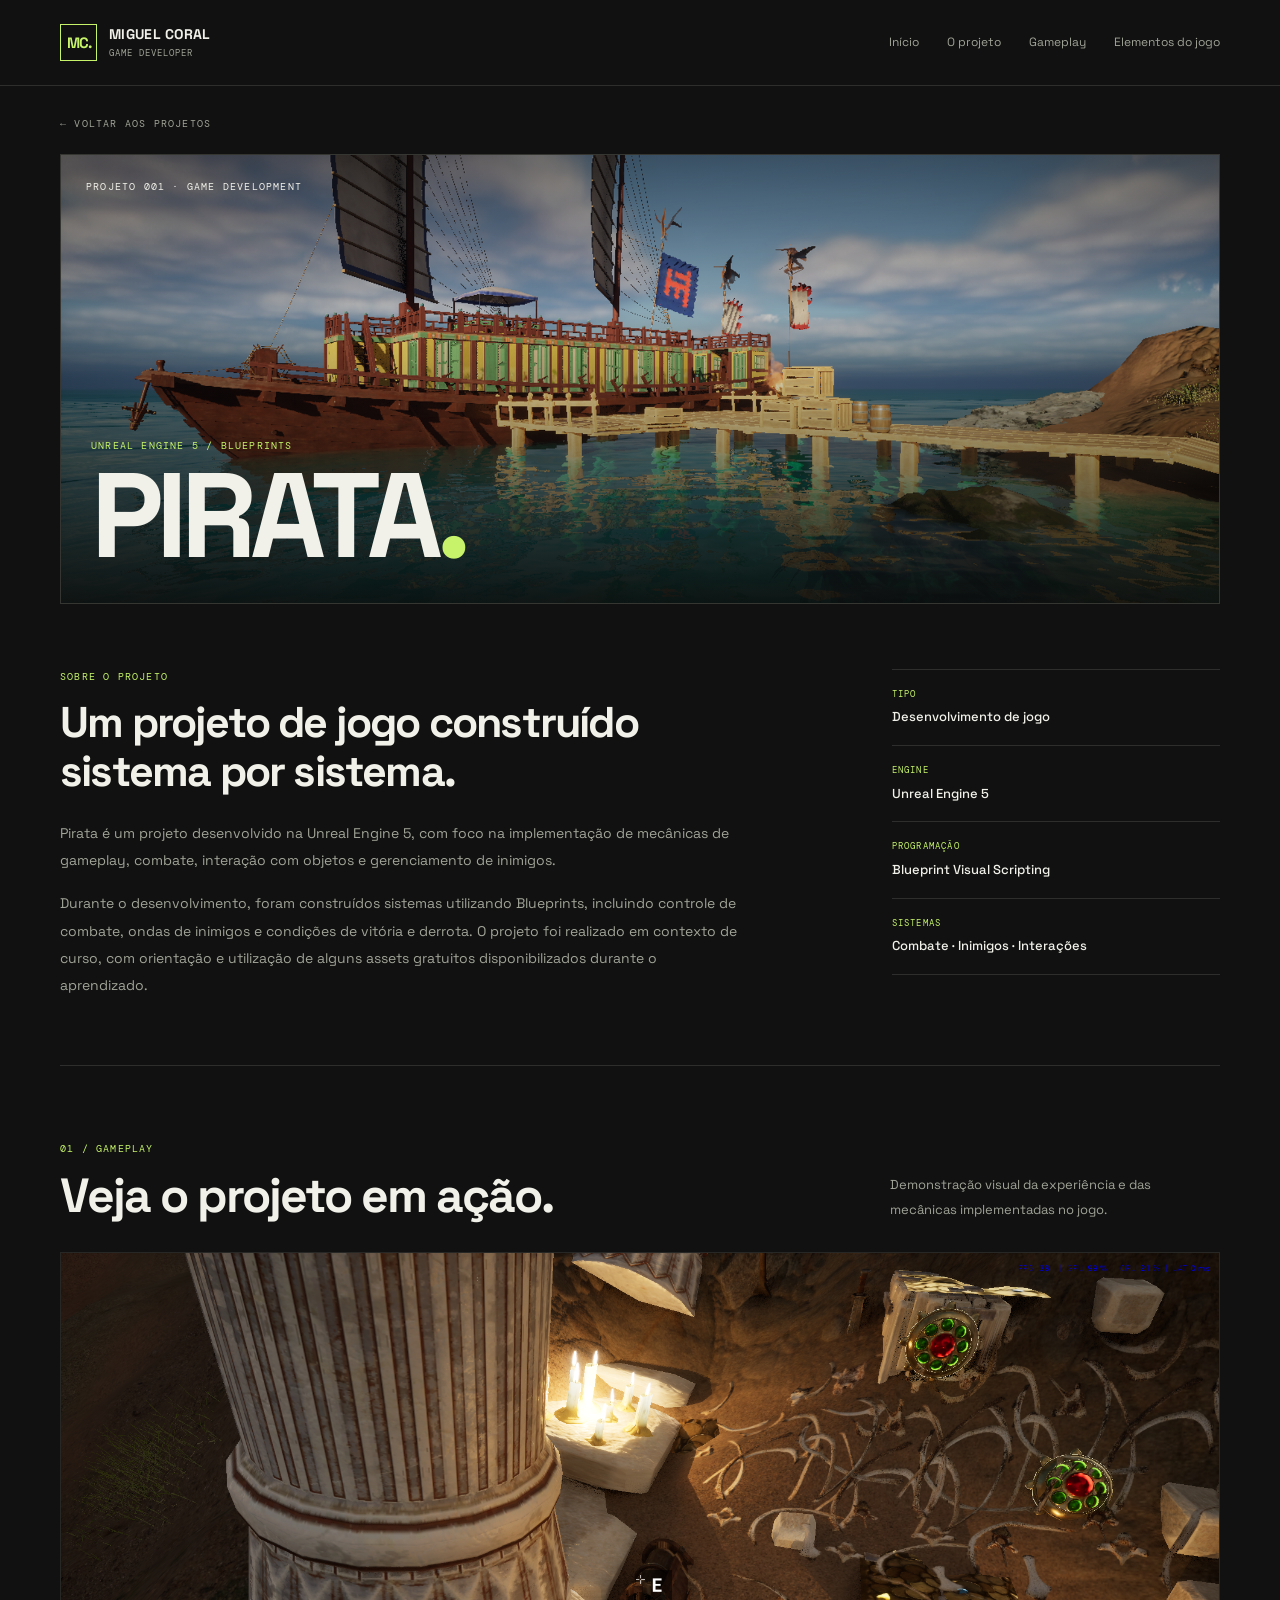
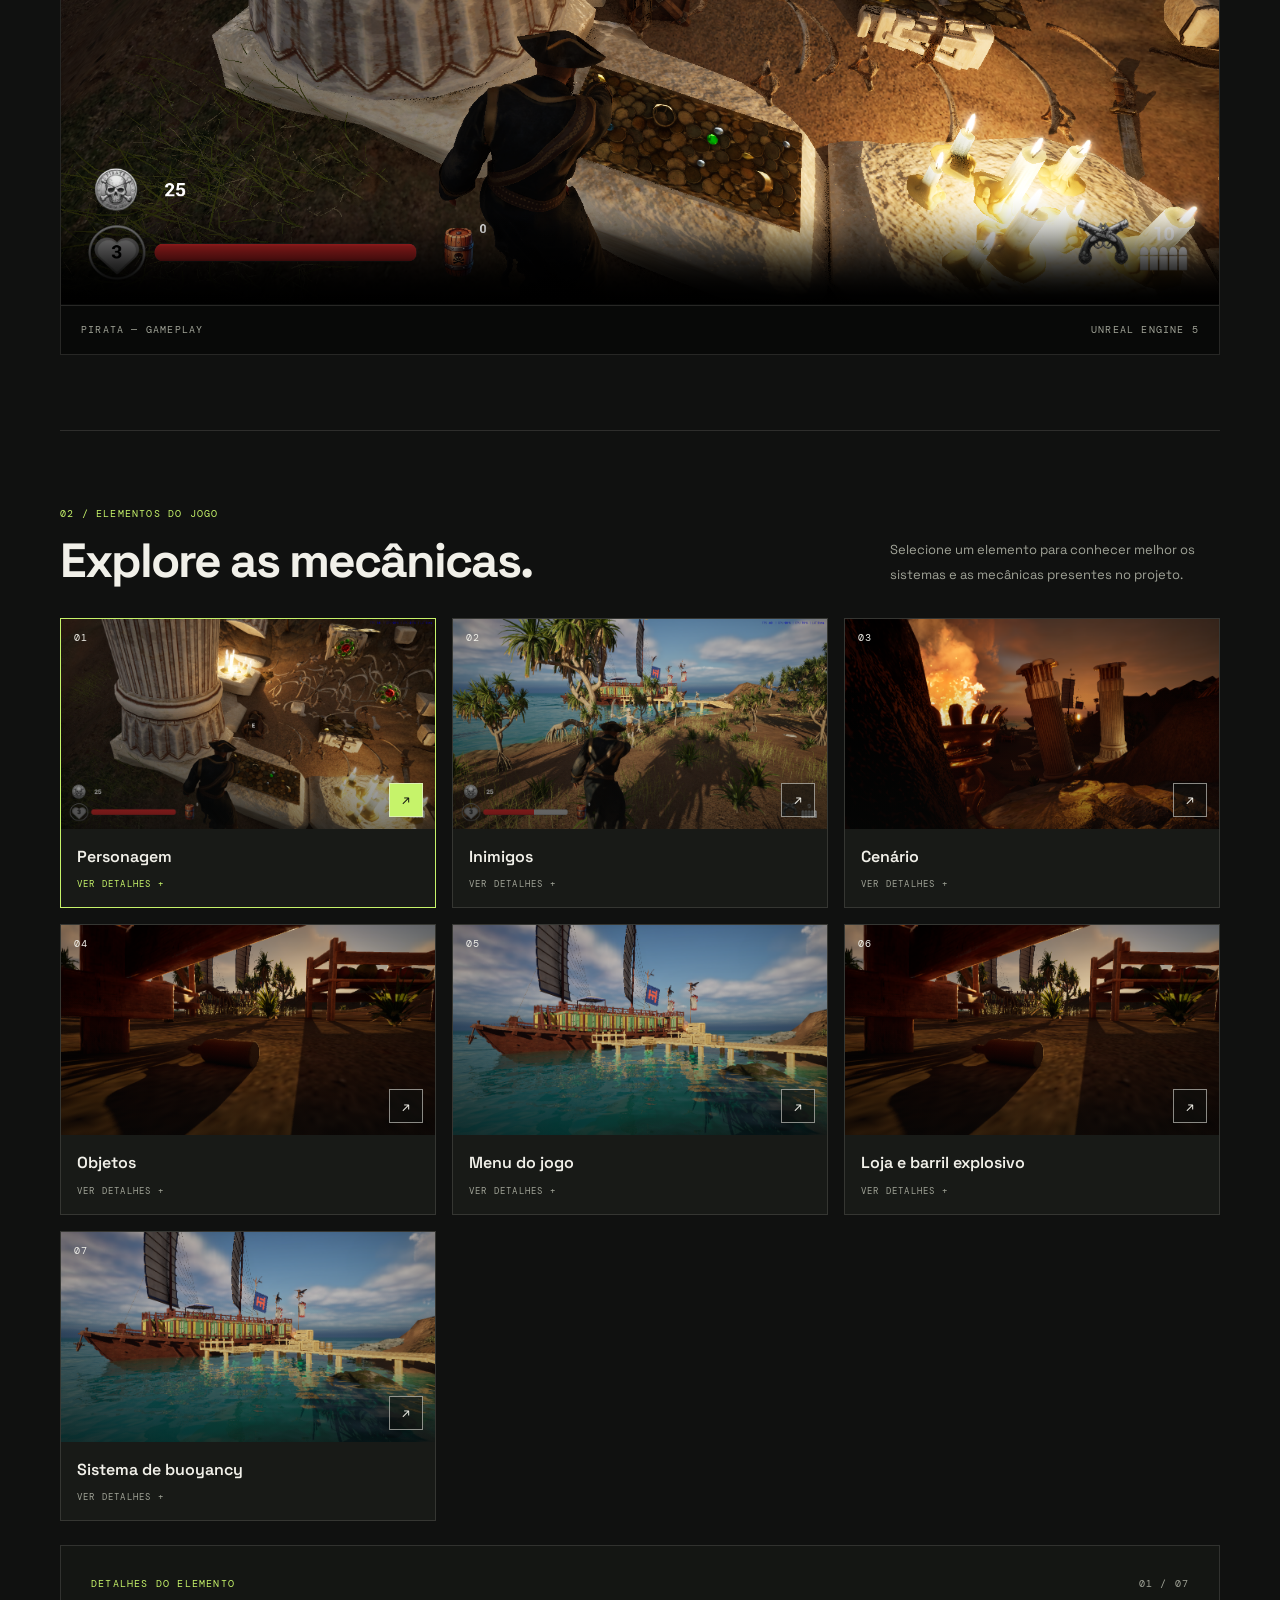
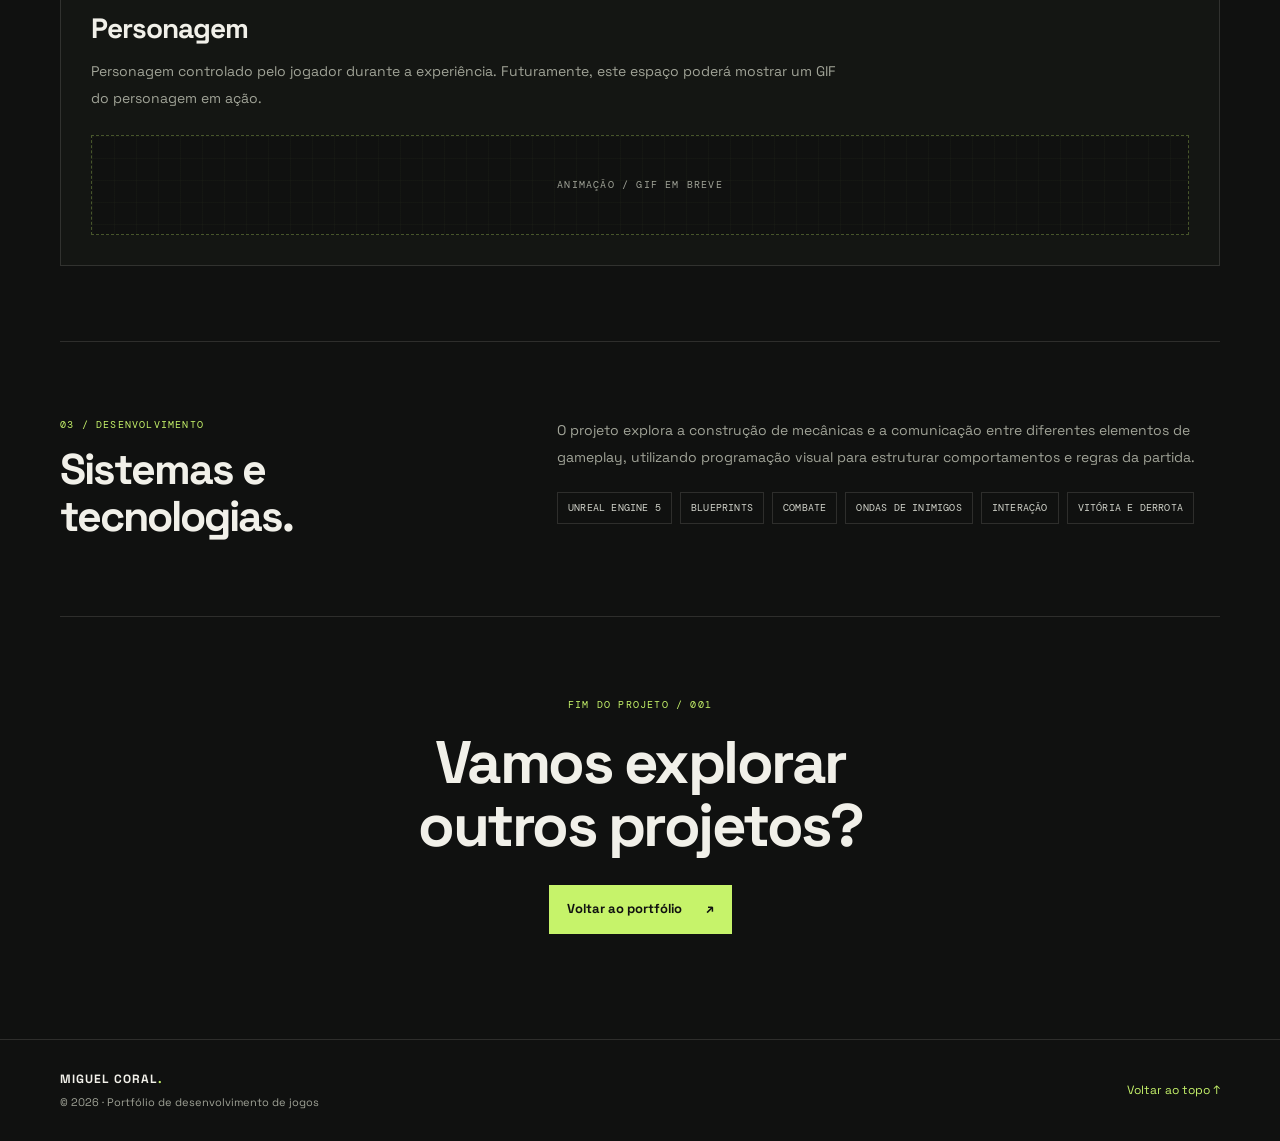
==== pirata.html @ 98a042ee "Att: Index reformulado + Pag Pirata + Pag Lotus" ====
<!DOCTYPE html>
<html lang="pt-BR">

<head>
    <meta charset="UTF-8">
    <meta name="viewport" content="width=device-width, initial-scale=1.0">
    <meta name="theme-color" content="#101110">
    <meta name="description"
        content="Detalhes, gameplay e mecânicas do projeto Pirata, desenvolvido na Unreal Engine 5 por Miguel Coral.">

    <title>Pirata — Miguel Coral</title>

    <link rel="stylesheet" href="style.css">
</head>

<body>

    <header class="site-header">
        <div class="container header-inner">

            <a class="brand" href="index.html" aria-label="Voltar ao portfólio">
                <span class="brand-mark">MC.</span>

                <span class="brand-name">
                    MIGUEL CORAL
                    <span class="brand-role">Game Developer</span>
                </span>
            </a>

            <nav class="nav" aria-label="Navegação principal">
                <a href="index.html">Início</a>
                <a href="#overview">O projeto</a>
                <a href="#gameplay">Gameplay</a>
                <a href="#gallery">Elementos do jogo</a>
            </nav>

        </div>
    </header>

    <main class="detail-page">

        <div class="container">

            <a class="back-link mono" href="index.html#projects">
                ← VOLTAR AOS PROJETOS
            </a>

            <!-- APRESENTAÇÃO DO PROJETO -->

            <section class="detail-hero" id="overview">

                <div class="detail-hero-image">

                    <img
                        src="assets/pirate/images/navio.png"
                        alt="Navio presente no jogo Pirata"
                    >

                    <div class="detail-image-gradient"></div>

                    <div class="detail-hero-label mono">
                        PROJETO 001 · GAME DEVELOPMENT
                    </div>

                    <div class="detail-hero-title">
                        <p class="mono">UNREAL ENGINE 5 / BLUEPRINTS</p>
                        <h1>PIRATA<span>.</span></h1>
                    </div>

                </div>

                <div class="detail-intro">

                    <div class="detail-description">

                        <p class="section-label mono">SOBRE O PROJETO</p>

                        <h2>Um projeto de jogo construído sistema por sistema.</h2>

                        <p>
                            Pirata é um projeto desenvolvido na Unreal Engine 5,
                            com foco na implementação de mecânicas de gameplay,
                            combate, interação com objetos e gerenciamento
                            de inimigos.
                        </p>

                        <p>
                            Durante o desenvolvimento, foram construídos sistemas
                            utilizando Blueprints, incluindo controle de combate,
                            ondas de inimigos e condições de vitória e derrota.
                            O projeto foi realizado em contexto de curso, com
                            orientação e utilização de alguns assets gratuitos
                            disponibilizados durante o aprendizado.
                        </p>

                    </div>

                    <aside class="detail-facts">

                        <div>
                            <span class="mono">TIPO</span>
                            <strong>Desenvolvimento de jogo</strong>
                        </div>

                        <div>
                            <span class="mono">ENGINE</span>
                            <strong>Unreal Engine 5</strong>
                        </div>

                        <div>
                            <span class="mono">PROGRAMAÇÃO</span>
                            <strong>Blueprint Visual Scripting</strong>
                        </div>

                        <div>
                            <span class="mono">SISTEMAS</span>
                            <strong>Combate · Inimigos · Interações</strong>
                        </div>

                    </aside>

                </div>

            </section>

            <!-- VÍDEO DE GAMEPLAY -->

            <section class="detail-section" id="gameplay">

                <div class="section-heading">

                    <div>
                        <p class="section-label mono">01 / GAMEPLAY</p>
                        <h2>Veja o projeto em ação.</h2>
                    </div>

                    <p class="section-intro">
                        Demonstração visual da experiência e das mecânicas
                        implementadas no jogo.
                    </p>

                </div>

                <div class="video-frame">

                    <video
                        controls
                        preload="metadata"
                        playsinline
                        poster="assets/pirate/images/pirate.png"
                    >
                        <source
                            src="assets/pirate/videos/pirateVideo.mp4"
                            type="video/mp4"
                        >

                        Seu navegador não suporta a reprodução de vídeo.
                    </video>

                    <div class="video-caption">
                        <span class="mono">PIRATA — GAMEPLAY</span>
                        <span class="mono">UNREAL ENGINE 5</span>
                    </div>

                </div>

            </section>

            <!-- ELEMENTOS INTERATIVOS DO JOGO -->

            <section class="detail-section" id="gallery">

                <div class="section-heading">

                    <div>
                        <p class="section-label mono">02 / ELEMENTOS DO JOGO</p>
                        <h2>Explore as mecânicas.</h2>
                    </div>

                    <p class="section-intro">
                        Selecione um elemento para conhecer melhor os sistemas
                        e as mecânicas presentes no projeto.
                    </p>

                </div>

                <div class="elements-grid">

                    <!-- PERSONAGEM -->

                    <button
                        class="element-card is-active"
                        type="button"
                        data-title="Personagem"
                        data-description="Personagem controlado pelo jogador durante a experiência. Futuramente, este espaço poderá mostrar um GIF do personagem em ação."
                    >

                        <span class="element-image">
                            <img
                                src="assets/pirate/images/pirate.png"
                                alt="Personagem do jogo"
                                loading="lazy"
                            >

                            <span class="element-number mono">01</span>
                            <span class="element-play" aria-hidden="true">↗</span>
                        </span>

                        <span class="element-card-title">Personagem</span>
                        <span class="element-card-hint mono">VER DETALHES +</span>

                    </button>

                    <!-- INIMIGOS -->

                    <button
                        class="element-card"
                        type="button"
                        data-title="Inimigos"
                        data-description="Sistema de inimigos com comportamentos de combate e interação com os elementos do jogo. Um futuro GIF poderá demonstrar os inimigos durante a partida."
                    >

                        <span class="element-image">
                            <img
                                src="assets/pirate/images/inimigo.png"
                                alt="Inimigo do jogo"
                                loading="lazy"
                            >

                            <span class="element-number mono">02</span>
                            <span class="element-play" aria-hidden="true">↗</span>
                        </span>

                        <span class="element-card-title">Inimigos</span>
                        <span class="element-card-hint mono">VER DETALHES +</span>

                    </button>

                    <!-- CENÁRIO -->

                    <button
                        class="element-card"
                        type="button"
                        data-title="Cenário"
                        data-description="Os ambientes ajudam a construir a atmosfera e a identidade visual do jogo. Esta imagem é provisória e poderá ser substituída por uma captura do cenário."
                    >

                        <span class="element-image">
                            <img
                                src="assets/pirate/images/fogo.png"
                                alt="Elemento visual provisório do jogo"
                                loading="lazy"
                            >

                            <span class="element-number mono">03</span>
                            <span class="element-play" aria-hidden="true">↗</span>
                        </span>

                        <span class="element-card-title">Cenário</span>
                        <span class="element-card-hint mono">VER DETALHES +</span>

                    </button>

                    <!-- OBJETOS -->

                    <button
                        class="element-card"
                        type="button"
                        data-title="Objetos"
                        data-description="Objetos que fazem parte do ambiente do jogo e podem ser utilizados para demonstrar as interações implementadas. A imagem atual é provisória."
                    >

                        <span class="element-image">
                            <img
                                src="assets/pirate/images/garrafa.png"
                                alt="Objeto presente no jogo"
                                loading="lazy"
                            >

                            <span class="element-number mono">04</span>
                            <span class="element-play" aria-hidden="true">↗</span>
                        </span>

                        <span class="element-card-title">Objetos</span>
                        <span class="element-card-hint mono">VER DETALHES +</span>

                    </button>

                    <!-- MENU DO JOGO -->

                    <button
                        class="element-card"
                        type="button"
                        data-title="Menu do jogo"
                        data-description="O menu apresenta uma cena animada do próprio jogo ao fundo enquanto o jogador navega pelas opções. Futuramente, este espaço poderá exibir um GIF dessa apresentação."
                    >

                        <span class="element-image">
                            <img
                                src="assets/pirate/images/navio.png"
                                alt="Imagem provisória para o menu do jogo"
                                loading="lazy"
                            >

                            <span class="element-number mono">05</span>
                            <span class="element-play" aria-hidden="true">↗</span>
                        </span>

                        <span class="element-card-title">Menu do jogo</span>
                        <span class="element-card-hint mono">VER DETALHES +</span>

                    </button>

                    <!-- LOJA E BARRIL EXPLOSIVO -->

                    <button
                        class="element-card"
                        type="button"
                        data-title="Loja e barril explosivo"
                        data-description="A loja permite utilizar as moedas do jogo para adquirir itens. Entre eles está o barril explosivo. Futuramente, um GIF poderá demonstrar o barril em movimento e sua utilização."
                    >

                        <span class="element-image">
                            <img
                                src="assets/pirate/images/garrafa.png"
                                alt="Imagem provisória para a loja do jogo"
                                loading="lazy"
                            >

                            <span class="element-number mono">06</span>
                            <span class="element-play" aria-hidden="true">↗</span>
                        </span>

                        <span class="element-card-title">Loja e barril explosivo</span>
                        <span class="element-card-hint mono">VER DETALHES +</span>

                    </button>

                    <!-- SISTEMA DE BUOYANCY -->

                    <button
                        class="element-card"
                        type="button"
                        data-title="Sistema de buoyancy"
                        data-description="O sistema de buoyancy permite que o navio flutue sobre a água. A demonstração planejada mostrará um barril sendo empurrado para a água, destacando a interação física com o ambiente."
                    >

                        <span class="element-image">
                            <img
                                src="assets/pirate/images/navio.png"
                                alt="Imagem provisória para o sistema de buoyancy"
                                loading="lazy"
                            >

                            <span class="element-number mono">07</span>
                            <span class="element-play" aria-hidden="true">↗</span>
                        </span>

                        <span class="element-card-title">Sistema de buoyancy</span>
                        <span class="element-card-hint mono">VER DETALHES +</span>

                    </button>

                </div>

                <!-- DESCRIÇÃO DO ELEMENTO SELECIONADO -->

                <div
                    class="element-detail"
                    id="element-detail"
                    aria-live="polite"
                >

                    <div class="element-detail-heading">

                        <span class="section-label mono">
                            DETALHES DO ELEMENTO
                        </span>

                        <span
                            class="element-detail-index mono"
                            id="element-detail-index"
                        >
                            01 / 07
                        </span>

                    </div>

                    <h3 id="element-detail-title">Personagem</h3>

                    <p id="element-detail-description">
                        Personagem controlado pelo jogador durante a experiência.
                        Futuramente, este espaço poderá mostrar um GIF do
                        personagem em ação.
                    </p>

                    <div
                        class="element-detail-media"
                        id="element-detail-media"
                    >
                        <span class="mono">ANIMAÇÃO / GIF EM BREVE</span>
                    </div>

                </div>

            </section>

            <!-- TECNOLOGIAS E SISTEMAS -->

            <section class="detail-section detail-tech">

                <div>
                    <p class="section-label mono">03 / DESENVOLVIMENTO</p>
                    <h2>Sistemas e tecnologias.</h2>
                </div>

                <div class="detail-tech-content">

                    <p>
                        O projeto explora a construção de mecânicas e a
                        comunicação entre diferentes elementos de gameplay,
                        utilizando programação visual para estruturar
                        comportamentos e regras da partida.
                    </p>

                    <div class="tags">
                        <span class="tag">UNREAL ENGINE 5</span>
                        <span class="tag">BLUEPRINTS</span>
                        <span class="tag">COMBATE</span>
                        <span class="tag">ONDAS DE INIMIGOS</span>
                        <span class="tag">INTERAÇÃO</span>
                        <span class="tag">VITÓRIA E DERROTA</span>
                    </div>

                </div>

            </section>

            <!-- ENCERRAMENTO -->

            <div class="detail-end">

                <p class="mono">FIM DO PROJETO / 001</p>

                <h2>
                    Vamos explorar<br>
                    outros projetos?
                </h2>

                <a href="index.html#projects" class="button-primary">
                    Voltar ao portfólio <span>↗</span>
                </a>

            </div>

        </div>

    </main>

    <footer class="site-footer">

        <div class="container footer-inner">

            <div>
                <p class="footer-name">MIGUEL CORAL<span>.</span></p>
                <p class="footer-copy">
                    © 2026 · Portfólio de desenvolvimento de jogos
                </p>
            </div>

            <a class="footer-top" href="#overview">
                Voltar ao topo ↑
            </a>

        </div>

    </footer>

    <script src="pirata.js" defer></script>

</body>
</html>
---- style.css ----
@import url('https://fonts.googleapis.com/css2?family=DM+Mono:wght@400;500&family=Space+Grotesk:wght@400;500;600;700&display=swap');

:root {
    --bg: #101110;
    --surface: #181a17;
    --surface-light: #20231d;
    --text: #f1f0e9;
    --muted: #a0a397;
    --accent: #c6f36a;
    --border: rgba(241, 240, 233, 0.13);
    --mono: "DM Mono", monospace;
    --sans: "Space Grotesk", sans-serif;
}

* {
    margin: 0;
    padding: 0;
    box-sizing: border-box;
}

html {
    scroll-behavior: smooth;
    scroll-padding-top: 30px;
}

body {
    background: var(--bg);
    color: var(--text);
    font-family: var(--sans);
    line-height: 1.6;
    overflow-x: hidden;
}

a {
    color: inherit;
    text-decoration: none;
}

img,
video {
    display: block;
    max-width: 100%;
}

img {
    width: 100%;
}

button,
a {
    -webkit-tap-highlight-color: transparent;
}

::selection {
    background: var(--accent);
    color: var(--bg);
}

.container {
    width: min(1160px, calc(100% - 64px));
    margin: 0 auto;
}

.mono {
    font-family: var(--mono);
    font-size: 10px;
    letter-spacing: 1.2px;
    text-transform: uppercase;
}

.site-header {
    position: relative;
    z-index: 10;
    min-height: 86px;
    border-bottom: 1px solid var(--border);
    display: flex;
    align-items: center;
    background: rgba(16, 17, 16, 0.94);
}

.header-inner {
    display: flex;
    align-items: center;
    justify-content: space-between;
    gap: 32px;
}

.brand {
    display: flex;
    align-items: center;
    gap: 12px;
    flex-shrink: 0;
}

.brand-mark {
    width: 37px;
    height: 37px;
    display: grid;
    place-items: center;
    border: 1px solid var(--accent);
    color: var(--accent);
    font-size: 15px;
    font-weight: 700;
    letter-spacing: -1px;
}

.brand-name {
    font-size: 14px;
    font-weight: 700;
    letter-spacing: 0.3px;
    line-height: 1.25;
}

.brand-role {
    display: block;
    margin-top: 4px;
    color: var(--muted);
    font-family: var(--mono);
    font-size: 9px;
    font-weight: 400;
    letter-spacing: 1px;
    text-transform: uppercase;
}

.nav {
    display: flex;
    align-items: center;
    gap: 28px;
}

.nav a {
    color: var(--muted);
    font-size: 12px;
    transition: color 0.2s ease;
}

.nav a:hover,
.nav a:focus-visible {
    color: var(--accent);
}

.nav a:focus-visible,
.project-link:focus-visible,
.button-primary:focus-visible,
.text-link:focus-visible,
.footer-top:focus-visible {
    outline: 2px solid var(--accent);
    outline-offset: 5px;
}

/* HERO */

.hero {
    position: relative;
    padding: 95px 0 100px;
    overflow: hidden;
}

.hero::before {
    content: "";
    position: absolute;
    width: 650px;
    height: 650px;
    top: -220px;
    right: -280px;
    border-radius: 50%;
    background: radial-gradient(
        circle,
        rgba(198, 243, 106, 0.07) 0%,
        rgba(198, 243, 106, 0) 70%
    );
    pointer-events: none;
}

.hero-grid {
    position: relative;
    display: grid;
    grid-template-columns: 0.9fr 1.1fr;
    align-items: center;
    gap: 65px;
}

.eyebrow {
    display: flex;
    align-items: center;
    gap: 11px;
    color: var(--accent);
    margin-bottom: 28px;
}

.status-dot {
    width: 7px;
    height: 7px;
    border-radius: 50%;
    background: var(--accent);
    box-shadow: 0 0 12px rgba(198, 243, 106, 0.55);
    flex-shrink: 0;
}

.hero h1 {
    max-width: 650px;
    font-size: clamp(48px, 6.2vw, 78px);
    line-height: 0.99;
    letter-spacing: -5px;
    font-weight: 600;
}

.highlight,
.hero-art-title span,
.cover-bottom h3 span,
.footer-name span {
    color: var(--accent);
}

.hero-description {
    max-width: 425px;
    margin-top: 28px;
    color: var(--muted);
    font-size: 15px;
    line-height: 1.9;
}

.hero-actions {
    display: flex;
    align-items: center;
    flex-wrap: wrap;
    gap: 24px;
    margin-top: 35px;
}

.button-primary {
    display: inline-flex;
    align-items: center;
    gap: 24px;
    padding: 14px 18px;
    background: var(--accent);
    color: var(--bg);
    font-size: 13px;
    font-weight: 700;
    transition: transform 0.2s, background 0.2s;
}

.button-primary:hover {
    transform: translateY(-3px);
    background: #d6ff87;
}

.text-link {
    color: var(--muted);
    font-size: 13px;
    transition: color 0.2s;
}

.text-link:hover {
    color: var(--text);
}

/* IMAGEM DE DESTAQUE */

.hero-art {
    position: relative;
    display: block;
    min-height: 440px;
    overflow: hidden;
    border: 1px solid var(--border);
    background: var(--surface);
    isolation: isolate;
}

.hero-art > img {
    position: absolute;
    inset: 0;
    width: 100%;
    height: 100%;
    object-fit: cover;
    object-position: center;
    transition: transform 0.7s ease;
}

.hero-art:hover > img {
    transform: scale(1.045);
}

.hero-art-overlay {
    position: absolute;
    inset: 0;
    background: linear-gradient(
        180deg,
        rgba(12, 14, 11, 0.55) 0%,
        transparent 30%,
        rgba(12, 14, 11, 0.12) 48%,
        rgba(12, 14, 11, 0.92) 100%
    );
    pointer-events: none;
}

.hero-art-top {
    position: absolute;
    top: 20px;
    left: 20px;
    right: 20px;
    display: flex;
    justify-content: space-between;
    gap: 12px;
    color: var(--text);
}

.hero-art-bottom {
    position: absolute;
    left: 27px;
    right: 27px;
    bottom: 27px;
}

.hero-art-bottom > .mono {
    color: var(--accent);
}

.hero-art-title {
    display: block;
    margin-top: 7px;
    font-size: clamp(48px, 7vw, 82px);
    font-weight: 700;
    letter-spacing: -5px;
    line-height: 1;
}

.hero-art-caption {
    display: block;
    margin-top: 12px;
    color: rgba(241, 240, 233, 0.78);
    font-size: 12px;
}

/* FAIXA TÉCNICA */

.tech-strip {
    border-top: 1px solid var(--border);
    border-bottom: 1px solid var(--border);
}

.tech-inner {
    min-height: 78px;
    display: flex;
    align-items: center;
    justify-content: space-between;
    gap: 25px;
    flex-wrap: wrap;
}

.tech-label {
    color: var(--muted);
}

.tech-item {
    color: var(--text);
    font-size: 12px;
}

.tech-item span {
    color: var(--accent);
    margin-right: 8px;
}

/* SEÇÕES */

.section {
    padding: 100px 0;
}

.section-heading {
    display: flex;
    align-items: flex-end;
    justify-content: space-between;
    gap: 30px;
    margin-bottom: 38px;
}

.section-label {
    color: var(--accent);
    margin-bottom: 13px;
}

.section-heading h2 {
    font-size: clamp(34px, 4vw, 48px);
    line-height: 1.1;
    letter-spacing: -2px;
}

.section-intro {
    max-width: 330px;
    color: var(--muted);
    font-size: 13px;
    line-height: 1.9;
}

/* PROJETO PRINCIPAL */

.featured-project {
    display: grid;
    grid-template-columns: 1.1fr 0.9fr;
    border: 1px solid var(--border);
    background: var(--surface);
}

.featured-cover {
    position: relative;
    min-height: 440px;
    overflow: hidden;
    background: #1b2118;
    isolation: isolate;
}

.featured-cover > img {
    position: absolute;
    inset: 0;
    width: 100%;
    height: 100%;
    object-fit: cover;
    transition: transform 0.6s ease;
}

.featured-project:hover .featured-cover > img {
    transform: scale(1.035);
}

.cover-gradient {
    position: absolute;
    inset: 0;
    background: linear-gradient(
        180deg,
        rgba(16, 17, 16, 0.65),
        transparent 35%,
        rgba(16, 17, 16, 0.12) 50%,
        rgba(16, 17, 16, 0.92)
    );
}

.cover-top {
    position: absolute;
    top: 23px;
    left: 24px;
    right: 24px;
    display: flex;
    justify-content: space-between;
    gap: 12px;
    color: var(--text);
}

.cover-bottom {
    position: absolute;
    right: 26px;
    bottom: 25px;
    left: 26px;
}

.cover-bottom p {
    color: var(--accent);
}

.cover-bottom h3 {
    margin-top: 8px;
    font-size: clamp(50px, 6vw, 82px);
    line-height: 0.95;
    letter-spacing: -5px;
}

.featured-info {
    display: flex;
    flex-direction: column;
    align-items: flex-start;
    justify-content: center;
    padding: clamp(28px, 4vw, 48px);
    min-width: 0;
}

.project-type {
    color: var(--accent);
    margin-bottom: 16px;
}

.featured-info h3,
.other-project-content h3 {
    font-size: 36px;
    line-height: 1.1;
    letter-spacing: -1.5px;
    margin-bottom: 18px;
}

.featured-info > p:not(.project-type),
.other-project-content > p:not(.project-type) {
    color: var(--muted);
    font-size: 14px;
    line-height: 1.9;
}

/* TAGS E LINKS */

.tags {
    display: flex;
    flex-wrap: wrap;
    gap: 8px;
    margin-top: 23px;
}

.tag {
    padding: 7px 10px;
    border: 1px solid var(--border);
    color: #d1d3ca;
    font-family: var(--mono);
    font-size: 10px;
    letter-spacing: 0.2px;
}

.project-link {
    margin-top: 27px;
    display: inline-flex;
    align-items: center;
    gap: 12px;
    color: var(--accent);
    font-size: 13px;
    font-weight: 600;
}

.project-link span {
    transition: transform 0.2s ease;
}

.project-link:hover span {
    transform: translate(3px, -3px);
}

/* GAMEPLAY */

.gameplay-section {
    background: #141613;
    border-top: 1px solid var(--border);
    border-bottom: 1px solid var(--border);
}

.video-frame {
    border: 1px solid var(--border);
    background: #080908;
    overflow: hidden;
}

.video-frame video {
    width: 100%;
    max-height: 720px;
    aspect-ratio: 16 / 9;
    object-fit: contain;
    background: #080908;
}

.video-caption {
    display: flex;
    justify-content: space-between;
    gap: 20px;
    padding: 16px 20px;
    border-top: 1px solid var(--border);
    color: var(--muted);
}

/* GALERIA */

.gallery-grid {
    display: grid;
    grid-template-columns: repeat(3, minmax(0, 1fr));
    grid-auto-rows: 245px;
    gap: 16px;
}

.gallery-item {
    position: relative;
    min-width: 0;
    overflow: hidden;
    border: 1px solid var(--border);
    background: var(--surface);
    isolation: isolate;
}

.gallery-item-large {
    grid-column: span 2;
}

.gallery-item-wide {
    grid-column: span 2;
}

.gallery-item img {
    position: absolute;
    inset: 0;
    width: 100%;
    height: 100%;
    object-fit: cover;
    transition: transform 0.5s ease;
}

.gallery-item:hover img {
    transform: scale(1.055);
}

.gallery-item::after {
    content: "";
    position: absolute;
    inset: 35% 0 0;
    background: linear-gradient(transparent, rgba(8, 9, 8, 0.88));
    pointer-events: none;
}

.gallery-item figcaption {
    position: absolute;
    z-index: 1;
    right: 18px;
    bottom: 16px;
    left: 18px;
    display: flex;
    align-items: center;
    gap: 13px;
    color: var(--text);
    font-size: 13px;
}

.gallery-item figcaption span:first-child {
    color: var(--accent);
    font-family: var(--mono);
    font-size: 10px;
}

/* SOBRE */

.about {
    border-top: 1px solid var(--border);
    background: #141613;
}

.about-grid {
    display: grid;
    grid-template-columns: 0.7fr 1.3fr;
    gap: 80px;
}

.about h2 {
    font-size: 43px;
    line-height: 1.1;
    letter-spacing: -2px;
}

.about-copy p {
    max-width: 670px;
    color: var(--muted);
    font-size: 15px;
    line-height: 1.9;
}

.about-copy p + p {
    margin-top: 17px;
}

.about-highlight {
    display: flex;
    align-items: center;
    gap: 18px;
    margin-top: 30px;
    padding: 20px;
    border: 1px solid var(--border);
    background: rgba(255, 255, 255, 0.015);
}

.about-highlight-mark {
    width: 46px;
    height: 46px;
    display: grid;
    place-items: center;
    flex-shrink: 0;
    border: 1px solid var(--accent);
    color: var(--accent);
    font-weight: 700;
}

.about-highlight div {
    display: flex;
    flex-direction: column;
    gap: 4px;
}

.about-highlight strong {
    font-size: 13px;
}

.about-highlight div span {
    color: var(--muted);
    font-size: 11px;
}

/* OUTROS TRABALHOS */

.other-work {
    border-top: 1px solid var(--border);
}

.other-project-card {
    display: grid;
    grid-template-columns: 1fr 0.9fr;
    border: 1px solid var(--border);
    background: var(--surface);
}

.other-project-visual {
    position: relative;
    display: flex;
    align-items: center;
    justify-content: center;
    flex-direction: column;
    gap: 24px;
    min-height: 340px;
    padding: 35px;
    overflow: hidden;
    background:
        radial-gradient(
            ellipse at 50% 30%,
            rgba(198, 243, 106, 0.10),
            transparent 65%
        ),
        #151814;
}

.lotus-window {
    width: 100%;
    max-width: 410px;
    border: 1px solid rgba(241, 240, 233, 0.18);
    background: #10120f;
    box-shadow: 0 20px 60px rgba(0, 0, 0, 0.28);
    transform: rotate(-1.5deg);
    transition: transform 0.35s ease;
}

.other-project-card:hover .lotus-window {
    transform: rotate(0) translateY(-4px);
}

.lotus-window-bar {
    min-height: 34px;
    display: flex;
    align-items: center;
    gap: 5px;
    padding: 0 10px;
    border-bottom: 1px solid var(--border);
    background: #1b1e19;
}

.lotus-window-bar > span {
    width: 6px;
    height: 6px;
    border-radius: 50%;
    background: #777b70;
}

.lotus-window-bar p {
    margin-left: 8px;
    color: var(--muted);
    font-family: var(--mono);
    font-size: 8px;
    letter-spacing: 1px;
}

.lotus-window-content {
    display: grid;
    grid-template-columns: 55px 1fr;
    min-height: 205px;
}

.lotus-sidebar {
    display: flex;
    flex-direction: column;
    align-items: center;
    gap: 18px;
    padding: 15px 8px;
    border-right: 1px solid var(--border);
    background: #151813;
}

.lotus-sidebar-logo {
    margin-bottom: 5px;
    color: var(--accent);
    font-size: 23px;
    font-weight: 700;
}

.lotus-sidebar-line {
    width: 22px;
    height: 5px;
    border-radius: 2px;
    background: #34392f;
}

.lotus-sidebar-line.active {
    background: var(--accent);
}

.lotus-dashboard {
    padding: 17px;
}

.lotus-dash-label {
    color: var(--muted);
    font-family: var(--mono);
    font-size: 8px;
    letter-spacing: 1px;
}

.lotus-dash-title {
    width: 52%;
    height: 10px;
    margin-top: 10px;
    background: #e4e6dc;
    opacity: 0.8;
}

.lotus-dash-cards {
    display: grid;
    grid-template-columns: repeat(3, 1fr);
    gap: 7px;
    margin-top: 18px;
}

.lotus-dash-cards span {
    height: 42px;
    border: 1px solid var(--border);
    background: #1c2019;
}

.lotus-dash-cards span:first-child {
    border-top: 2px solid var(--accent);
}

.lotus-dash-chart {
    height: 55px;
    display: flex;
    align-items: flex-end;
    gap: 8px;
    margin-top: 15px;
    padding: 0 8px;
    border-bottom: 1px solid var(--border);
}

.lotus-dash-chart i {
    display: block;
    flex: 1;
    height: 35%;
    background: rgba(198, 243, 106, 0.35);
}

.lotus-dash-chart i:nth-child(2) {
    height: 60%;
}

.lotus-dash-chart i:nth-child(3) {
    height: 45%;
}

.lotus-dash-chart i:nth-child(4) {
    height: 85%;
    background: var(--accent);
}

.lotus-dash-chart i:nth-child(5) {
    height: 65%;
}

.lotus-dash-chart i:nth-child(6) {
    height: 100%;
    background: var(--accent);
}

.lotus-visual-caption {
    color: var(--muted);
}

.other-project-content {
    display: flex;
    flex-direction: column;
    align-items: flex-start;
    justify-content: center;
    padding: clamp(28px, 4vw, 45px);
    min-width: 0;
}

.other-project-content h3 {
    font-size: 34px;
}

/* RODAPÉ */

.site-footer {
    border-top: 1px solid var(--border);
    padding: 30px 0;
}

.footer-inner {
    display: flex;
    align-items: center;
    justify-content: space-between;
    gap: 20px;
}

.footer-name {
    margin-bottom: 5px;
    font-size: 12px;
    font-weight: 700;
    letter-spacing: 1px;
}

.footer-copy {
    color: var(--muted);
    font-size: 11px;
}

.footer-top {
    color: var(--accent);
    font-size: 12px;
    transition: opacity 0.2s;
}

.footer-top:hover {
    opacity: 0.75;
}

/* RESPONSIVIDADE */

@media (max-width: 900px) {
    .header-inner {
        gap: 22px;
    }

    .nav {
        gap: 18px;
    }

    .hero-grid {
        grid-template-columns: 1fr 1fr;
        gap: 32px;
    }

    .hero-art {
        min-height: 380px;
    }

    .featured-project,
    .other-project-card {
        grid-template-columns: 1fr 0.9fr;
    }

    .featured-cover {
        min-height: 390px;
    }

    .featured-info,
    .other-project-content {
        padding: 28px;
    }

    .about-grid {
        gap: 45px;
    }

    .gallery-grid {
        grid-auto-rows: 210px;
    }
}

@media (max-width: 700px) {
    .container {
        width: calc(100% - 36px);
    }

    .site-header {
        padding: 17px 0;
    }

    .header-inner {
        flex-wrap: wrap;
        gap: 18px;
    }

    .nav {
        width: 100%;
        justify-content: flex-start;
        gap: 13px 22px;
        flex-wrap: wrap;
    }

    .nav a {
        font-size: 12px;
    }

    .hero {
        padding: 65px 0 70px;
    }

    .hero-grid {
        grid-template-columns: 1fr;
        gap: 38px;
    }

    .hero h1 {
        font-size: clamp(45px, 11vw, 66px);
        letter-spacing: -3px;
    }

    .hero-description {
        font-size: 14px;
    }

    .hero-art {
        min-height: 390px;
    }

    .hero-art-title {
        font-size: 65px;
    }

    .section {
        padding: 72px 0;
    }

    .section-heading {
        align-items: flex-start;
        flex-direction: column;
        gap: 15px;
        margin-bottom: 28px;
    }

    .section-heading h2 {
        font-size: 36px;
    }

    .section-intro {
        max-width: 430px;
    }

    .tech-inner {
        justify-content: flex-start;
        padding: 20px 0;
        gap: 15px 24px;
    }

    .tech-label {
        width: 100%;
    }

    .featured-project,
    .other-project-card {
        grid-template-columns: 1fr;
    }

    .featured-cover {
        min-height: 330px;
    }

    .featured-info,
    .other-project-content {
        padding: 27px;
    }

    .featured-info h3,
    .other-project-content h3 {
        font-size: 32px;
    }

    .video-caption {
        flex-direction: column;
        gap: 8px;
    }

    .gallery-grid {
        grid-template-columns: repeat(2, minmax(0, 1fr));
        grid-auto-rows: 200px;
        gap: 10px;
    }

    .gallery-item-large,
    .gallery-item-wide {
        grid-column: span 2;
    }

    .gallery-item figcaption {
        right: 12px;
        bottom: 12px;
        left: 12px;
        font-size: 12px;
    }

    .about-grid {
        grid-template-columns: 1fr;
        gap: 30px;
    }

    .about h2 {
        font-size: 39px;
    }

    .about-highlight {
        align-items: flex-start;
        padding: 16px;
    }

    .other-project-visual {
        min-height: 300px;
        padding: 25px;
    }

    .footer-inner {
        align-items: flex-start;
        flex-direction: column;
    }
}

@media (max-width: 380px) {
    .nav {
        gap: 12px 15px;
    }

    .hero-art {
        min-height: 320px;
    }

    .hero-art-top {
        left: 13px;
        right: 13px;
        font-size: 8px;
    }

    .hero-art-bottom {
        left: 18px;
        right: 18px;
        bottom: 18px;
    }

    .hero-art-title {
        font-size: 54px;
    }

    .gallery-grid {
        grid-auto-rows: 165px;
    }

    .featured-cover {
        min-height: 285px;
    }

    .cover-top {
        left: 14px;
        right: 14px;
        font-size: 8px;
    }

    .cover-bottom {
        left: 18px;
        right: 18px;
        bottom: 18px;
    }

    .cover-bottom h3 {
        font-size: 55px;
    }

    .featured-info,
    .other-project-content {
        padding: 21px;
    }
}

@media (prefers-reduced-motion: reduce) {
    html {
        scroll-behavior: auto;
    }

    *,
    *::before,
    *::after {
        transition-duration: 0.01ms !important;
        animation-duration: 0.01ms !important;
        animation-iteration-count: 1 !important;
    }
}



/* CARDS DA PÁGINA INICIAL */

.projects-grid {
    display: grid;
    grid-template-columns: repeat(2, minmax(0, 1fr));
    gap: 22px;
}

.project-tile {
    display: block;
    min-width: 0;
    border: 1px solid var(--border);
    background: var(--surface);
    transition: border-color 0.25s ease, transform 0.25s ease;
}

.project-tile:hover {
    border-color: rgba(198, 243, 106, 0.55);
    transform: translateY(-5px);
}

.tile-image {
    position: relative;
    min-height: 300px;
    overflow: hidden;
    background: #171a16;
    isolation: isolate;
}

.tile-image img {
    position: absolute;
    inset: 0;
    width: 100%;
    height: 100%;
    object-fit: cover;
    transition: transform 0.5s ease;
}

.project-tile:hover .tile-image img {
    transform: scale(1.045);
}

.tile-image::after {
    content: "";
    position: absolute;
    inset: 0;
    background: linear-gradient(
        180deg,
        rgba(10, 11, 10, 0.35),
        transparent 30%,
        rgba(10, 11, 10, 0.85)
    );
    pointer-events: none;
}

.tile-number,
.tile-arrow,
.tile-title {
    position: absolute;
    z-index: 1;
}

.tile-number {
    top: 18px;
    left: 18px;
    color: var(--text);
}

.tile-arrow {
    top: 15px;
    right: 16px;
    display: grid;
    place-items: center;
    width: 36px;
    height: 36px;
    border: 1px solid rgba(241, 240, 233, 0.45);
    color: var(--text);
    transition: background 0.2s, color 0.2s;
}

.project-tile:hover .tile-arrow {
    background: var(--accent);
    color: var(--bg);
}

.tile-title {
    left: 23px;
    bottom: 22px;
    font-size: clamp(42px, 5vw, 65px);
    font-weight: 700;
    line-height: 1;
    letter-spacing: -3px;
}

.tile-title span {
    color: var(--accent);
}

.tile-content {
    padding: 24px;
}

.tile-content h3 {
    font-size: 26px;
    letter-spacing: -1px;
}

.tile-content p {
    margin-top: 8px;
    color: var(--muted);
    font-size: 13px;
    line-height: 1.8;
}

.tile-open {
    display: inline-block;
    margin-top: 22px;
    color: var(--accent);
    font-size: 10px;
}

.tile-content .tags {
    margin-top: 16px;
}

/* LINKS DOS CARDS */

.other-project-card {
    color: inherit;
    text-decoration: none;
    transition: border-color 0.25s ease, transform 0.25s ease;
}

.other-project-card:hover {
    border-color: rgba(198, 243, 106, 0.5);
    transform: translateY(-3px);
}

/* PÁGINA DE DETALHES */

.detail-page {
    padding-bottom: 80px;
}

.back-link {
    display: inline-flex;
    margin: 30px 0 22px;
    color: var(--muted);
    font-size: 10px;
    transition: color 0.2s;
}

.back-link:hover {
    color: var(--accent);
}

.detail-hero-image {
    position: relative;
    min-height: 450px;
    overflow: hidden;
    border: 1px solid var(--border);
    background: var(--surface);
    isolation: isolate;
}

.detail-hero-image > img {
    position: absolute;
    inset: 0;
    width: 100%;
    height: 100%;
    object-fit: cover;
    object-position: center 45%;
}

.detail-image-gradient {
    position: absolute;
    inset: 0;
    background: linear-gradient(
        180deg,
        rgba(10, 11, 10, 0.4),
        transparent 35%,
        rgba(10, 11, 10, 0.9)
    );
}

.detail-hero-label {
    position: absolute;
    top: 24px;
    left: 25px;
    color: var(--text);
}

.detail-hero-title {
    position: absolute;
    right: 30px;
    bottom: 30px;
    left: 30px;
}

.detail-hero-title p {
    color: var(--accent);
}

.detail-hero-title h1 {
    margin-top: 5px;
    font-size: clamp(64px, 12vw, 120px);
    line-height: 0.95;
    letter-spacing: -7px;
}

.detail-hero-title h1 span {
    color: var(--accent);
}

.detail-intro {
    display: grid;
    grid-template-columns: 1.4fr 0.6fr;
    gap: 65px;
    padding: 65px 0;
    border-bottom: 1px solid var(--border);
}

.detail-description h2 {
    max-width: 620px;
    margin-bottom: 23px;
    font-size: clamp(30px, 4vw, 43px);
    line-height: 1.15;
    letter-spacing: -1.8px;
}

.detail-description > p:not(.section-label) {
    max-width: 680px;
    color: var(--muted);
    font-size: 14px;
    line-height: 1.95;
}

.detail-description > p + p {
    margin-top: 16px;
}

.detail-facts {
    align-self: start;
    border-top: 1px solid var(--border);
}

.detail-facts > div {
    display: flex;
    flex-direction: column;
    gap: 6px;
    padding: 17px 0;
    border-bottom: 1px solid var(--border);
}

.detail-facts .mono {
    color: var(--accent);
    font-size: 9px;
}

.detail-facts strong {
    font-size: 13px;
    font-weight: 500;
}

.detail-section {
    padding: 75px 0;
    border-bottom: 1px solid var(--border);
}

.detail-section .section-heading {
    margin-bottom: 30px;
}

.detail-tech {
    display: grid;
    grid-template-columns: 0.8fr 1.2fr;
    gap: 55px;
    align-items: start;
}

.detail-tech h2 {
    max-width: 400px;
    font-size: clamp(32px, 4vw, 43px);
    line-height: 1.1;
    letter-spacing: -2px;
}

.detail-tech-content > p {
    color: var(--muted);
    font-size: 14px;
    line-height: 1.9;
}

.detail-tech-content .tags {
    margin-top: 22px;
}

.detail-end {
    padding: 80px 0 25px;
    text-align: center;
}

.detail-end > p {
    color: var(--accent);
}

.detail-end h2 {
    margin: 18px 0 28px;
    font-size: clamp(36px, 6vw, 60px);
    line-height: 1.05;
    letter-spacing: -2.5px;
}

.detail-end .button-primary {
    display: inline-flex;
}

/* RESPONSIVIDADE DOS NOVOS ELEMENTOS */

@media (max-width: 800px) {
    .projects-grid {
        grid-template-columns: 1fr;
    }

    .tile-image {
        min-height: 340px;
    }

    .detail-intro {
        grid-template-columns: 1fr;
        gap: 35px;
        padding: 45px 0;
    }

    .detail-facts {
        display: grid;
        grid-template-columns: repeat(2, minmax(0, 1fr));
        column-gap: 24px;
    }

    .detail-tech {
        grid-template-columns: 1fr;
        gap: 25px;
    }

    .detail-hero-image {
        min-height: 380px;
    }
}

@media (max-width: 600px) {
    .tile-image {
        min-height: 270px;
    }

    .tile-content {
        padding: 20px;
    }

    .detail-hero-image {
        min-height: 300px;
    }

    .detail-hero-label {
        top: 17px;
        left: 16px;
        font-size: 9px;
    }

    .detail-hero-title {
        right: 18px;
        bottom: 20px;
        left: 18px;
    }

    .detail-hero-title h1 {
        font-size: 68px;
        letter-spacing: -4px;
    }

    .detail-intro {
        gap: 28px;
        padding: 38px 0;
    }

    .detail-description h2 {
        font-size: 32px;
    }

    .detail-facts {
        grid-template-columns: 1fr;
    }

    .detail-section {
        padding: 55px 0;
    }

    .detail-end {
        padding-top: 60px;
    }
}

@media (prefers-reduced-motion: reduce) {
    .project-tile,
    .project-tile img,
    .other-project-card {
        transition: none;
    }
}




/* VÍDEO EM LOOP NA PÁGINA INICIAL */

.hero-loop-video {
    position: absolute;
    inset: 0;
    width: 100%;
    height: 100%;
    object-fit: cover;
    object-position: center;
    z-index: -2;
}

.hero-art-cta {
    display: inline-block;
    margin-top: 16px;
    color: var(--accent);
    font-family: var(--mono);
    font-size: 10px;
    letter-spacing: 1px;
    text-transform: uppercase;
}

/* ELEMENTOS INTERATIVOS DO JOGO */

.elements-grid {
    display: grid;
    grid-template-columns: repeat(3, minmax(0, 1fr));
    gap: 16px;
}

.element-card {
    display: block;
    width: 100%;
    padding: 0;
    overflow: hidden;
    border: 1px solid var(--border);
    background: var(--surface);
    color: var(--text);
    font-family: var(--sans);
    text-align: left;
    cursor: pointer;
    transition: border-color 0.2s ease, transform 0.2s ease;
}

.element-card:hover {
    transform: translateY(-3px);
    border-color: rgba(198, 243, 106, 0.55);
}

.element-card.is-active {
    border-color: var(--accent);
}

.element-card:focus-visible {
    outline: 2px solid var(--accent);
    outline-offset: 4px;
}

.element-image {
    position: relative;
    display: block;
    height: 210px;
    overflow: hidden;
    background: var(--surface-light);
    isolation: isolate;
}

.element-image::after {
    content: "";
    position: absolute;
    inset: 30% 0 0;
    background: linear-gradient(transparent, rgba(8, 9, 8, 0.55));
    pointer-events: none;
}

.element-image img {
    width: 100%;
    height: 100%;
    object-fit: cover;
    transition: transform 0.4s ease;
}

.element-card:hover .element-image img {
    transform: scale(1.05);
}

.element-number {
    position: absolute;
    z-index: 1;
    top: 12px;
    left: 13px;
    color: var(--text);
    font-size: 10px;
}

.element-play {
    position: absolute;
    z-index: 1;
    right: 12px;
    bottom: 12px;
    display: grid;
    width: 34px;
    height: 34px;
    place-items: center;
    border: 1px solid rgba(241, 240, 233, 0.55);
    background: rgba(16, 17, 16, 0.55);
    color: var(--text);
    transition: background 0.2s, color 0.2s;
}

.element-card.is-active .element-play,
.element-card:hover .element-play {
    background: var(--accent);
    color: var(--bg);
}

.element-card-title {
    display: block;
    padding: 17px 16px 4px;
    font-size: 16px;
    font-weight: 600;
    line-height: 1.35;
}

.element-card-hint {
    display: block;
    padding: 7px 16px 17px;
    color: var(--muted);
    font-size: 9px;
}

.element-card.is-active .element-card-hint {
    color: var(--accent);
}

.element-detail {
    margin-top: 24px;
    padding: 30px;
    border: 1px solid var(--border);
    background: #141613;
    animation: elementReveal 0.25s ease;
}

.element-detail-heading {
    display: flex;
    justify-content: space-between;
    gap: 15px;
}

.element-detail-heading .section-label {
    margin: 0;
}

.element-detail-index {
    color: var(--muted);
    font-size: 10px;
}

.element-detail h3 {
    margin-top: 20px;
    font-size: 28px;
    line-height: 1.2;
    letter-spacing: -1px;
}

.element-detail > p {
    max-width: 760px;
    margin-top: 12px;
    color: var(--muted);
    font-size: 14px;
    line-height: 1.9;
}

.element-detail-media {
    display: grid;
    min-height: 100px;
    margin-top: 24px;
    place-items: center;
    border: 1px dashed rgba(198, 243, 106, 0.3);
    background:
        linear-gradient(rgba(198, 243, 106, 0.025) 1px, transparent 1px),
        linear-gradient(90deg, rgba(198, 243, 106, 0.025) 1px, transparent 1px),
        #101110;
    background-size: 22px 22px;
}

.element-detail-media span {
    padding: 20px;
    color: var(--muted);
    text-align: center;
}

@keyframes elementReveal {
    from {
        opacity: 0.6;
        transform: translateY(4px);
    }
    to {
        opacity: 1;
        transform: translateY(0);
    }
}

@media (max-width: 800px) {
    .elements-grid {
        grid-template-columns: repeat(2, minmax(0, 1fr));
    }

    .element-image {
        height: 190px;
    }
}

@media (max-width: 480px) {
    .elements-grid {
        gap: 10px;
    }

    .element-image {
        height: 145px;
    }

    .element-card-title {
        padding: 13px 11px 4px;
        font-size: 14px;
    }

    .element-card-hint {
        padding: 7px 11px 13px;
        font-size: 8px;
    }

    .element-detail {
        padding: 20px;
    }

    .element-detail h3 {
        font-size: 24px;
    }
}
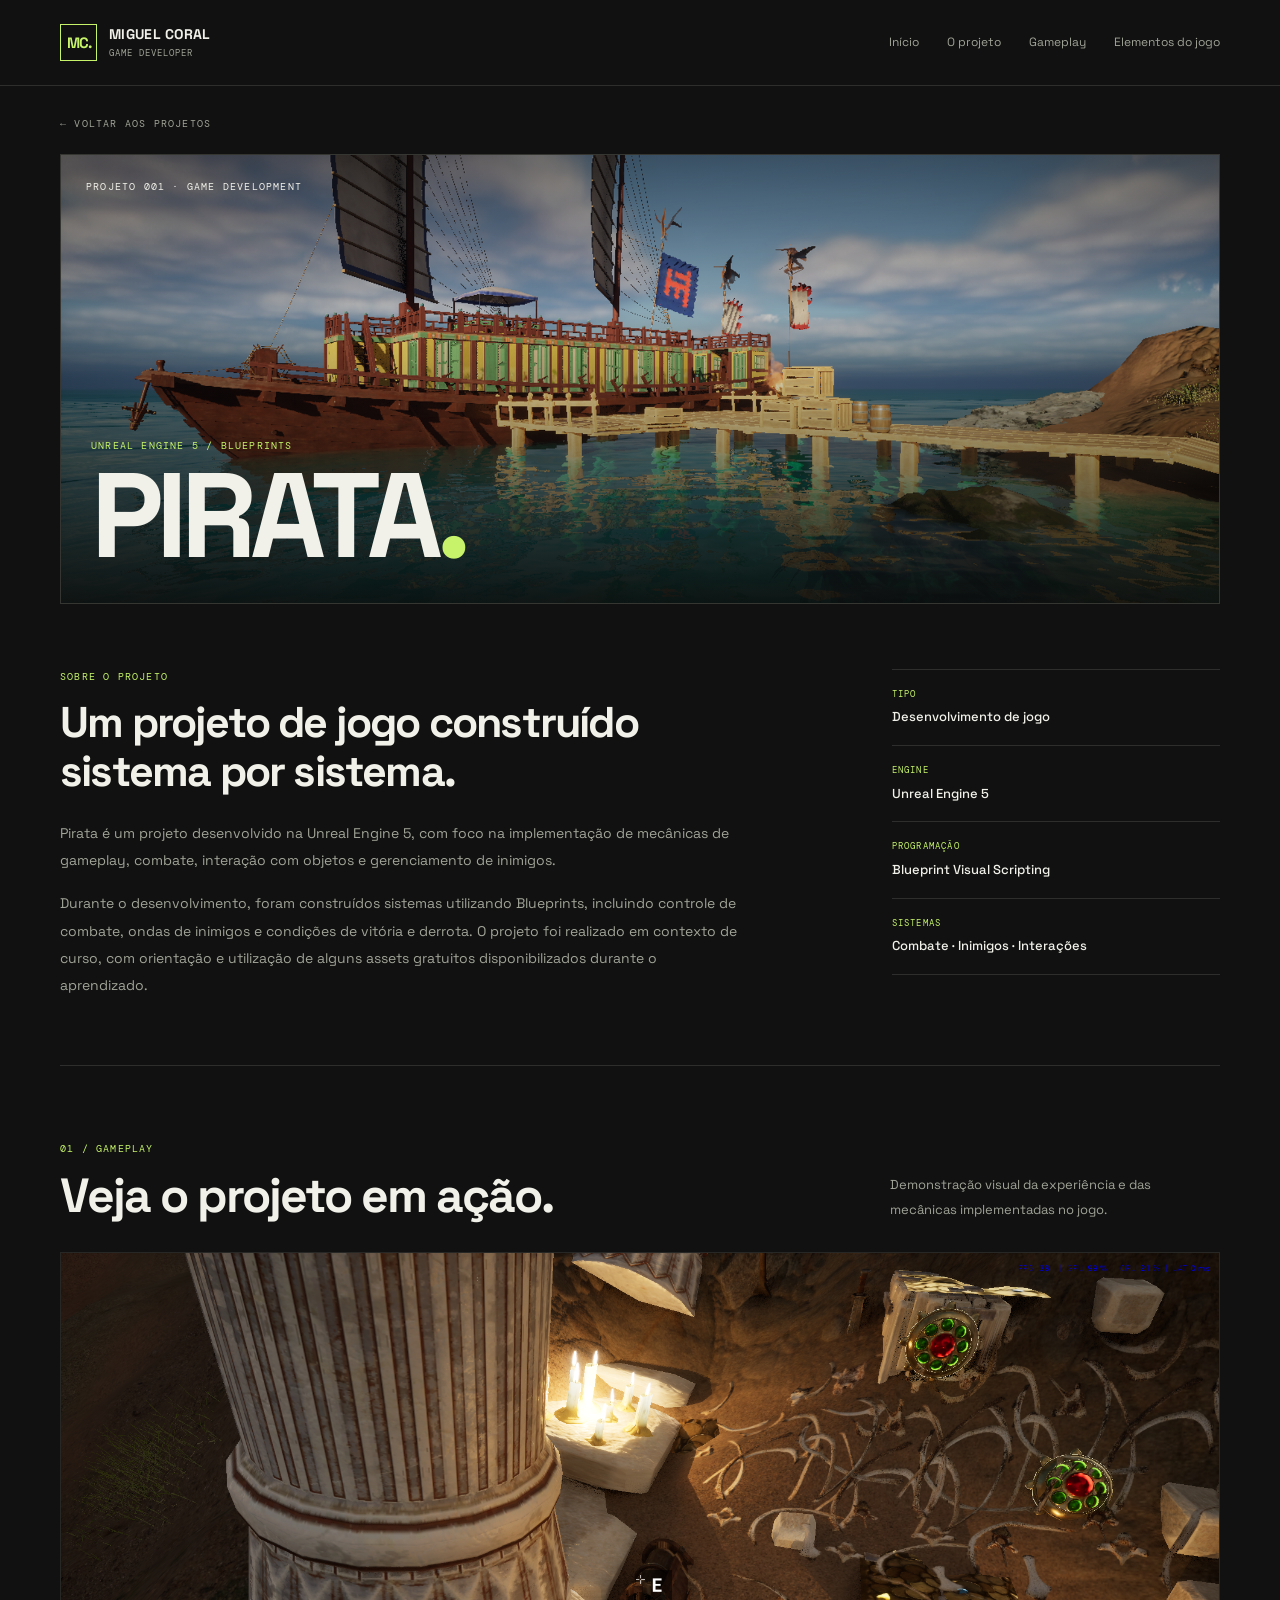
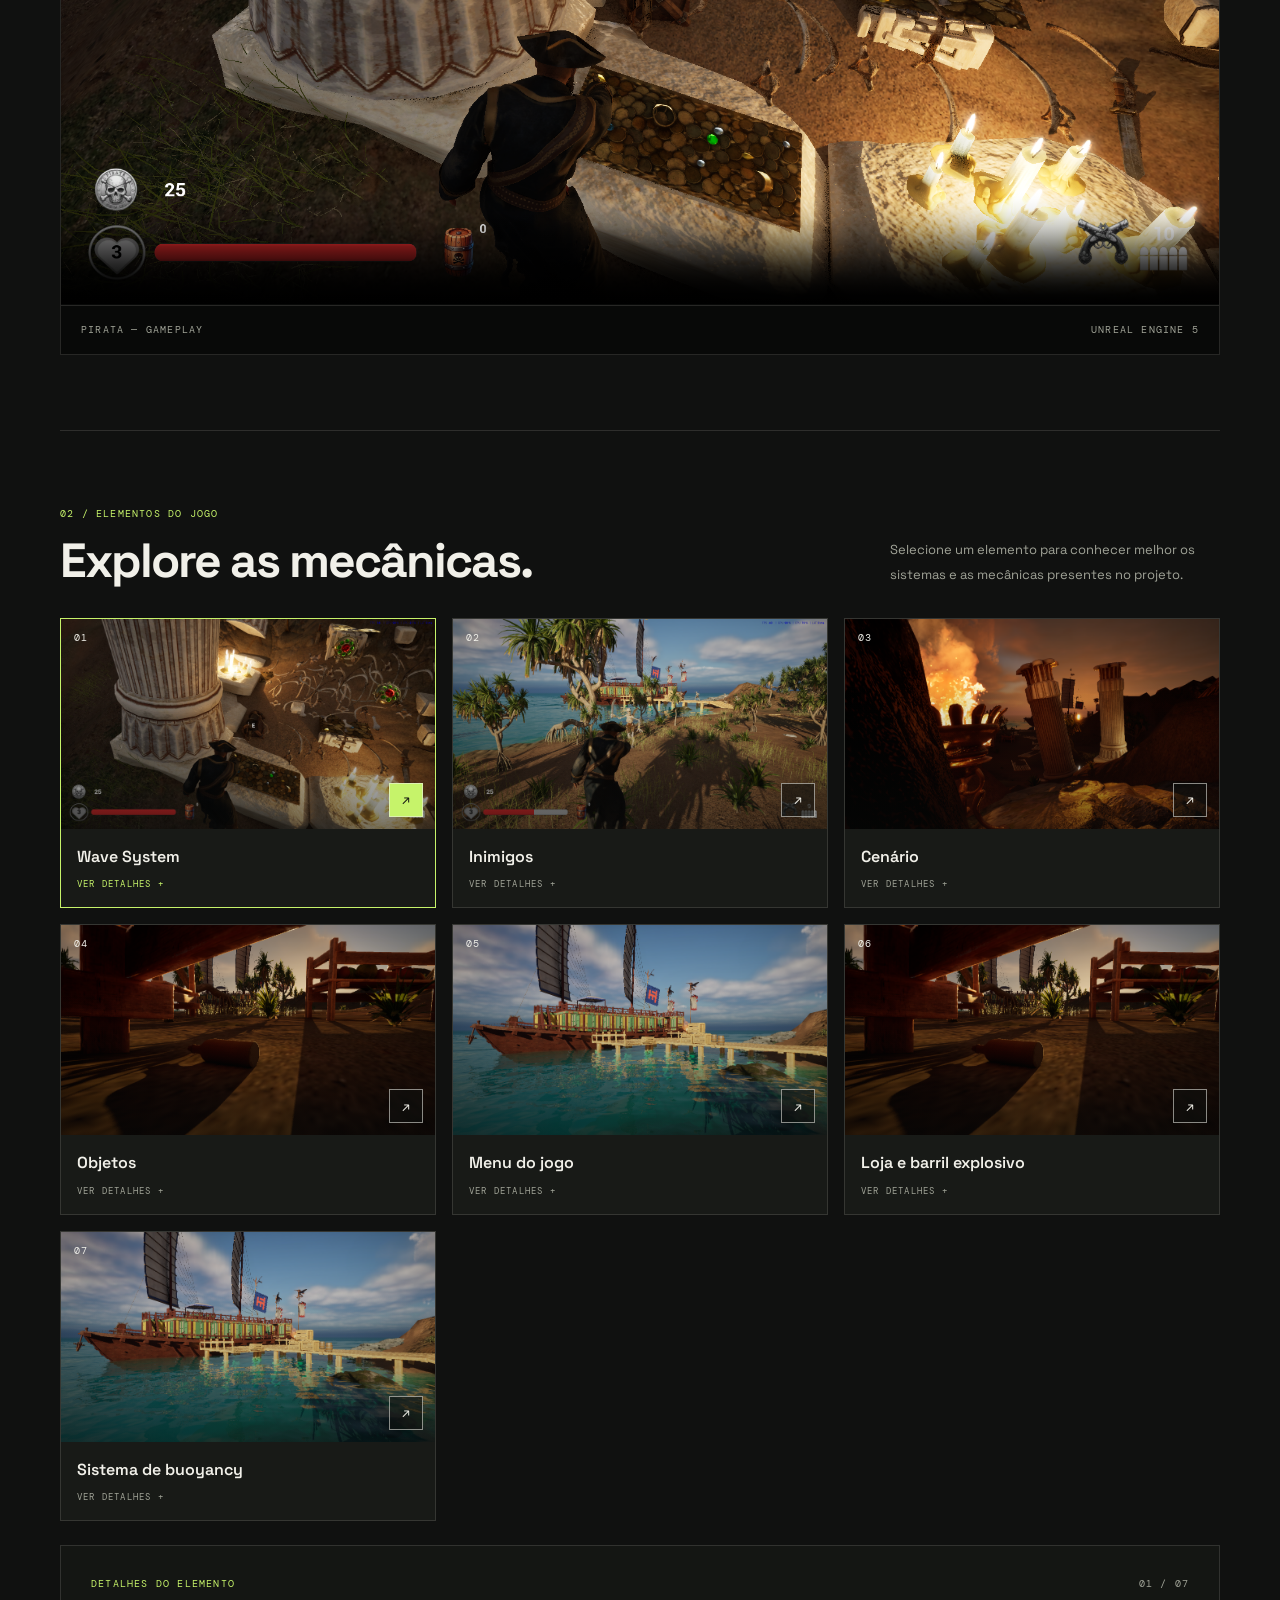
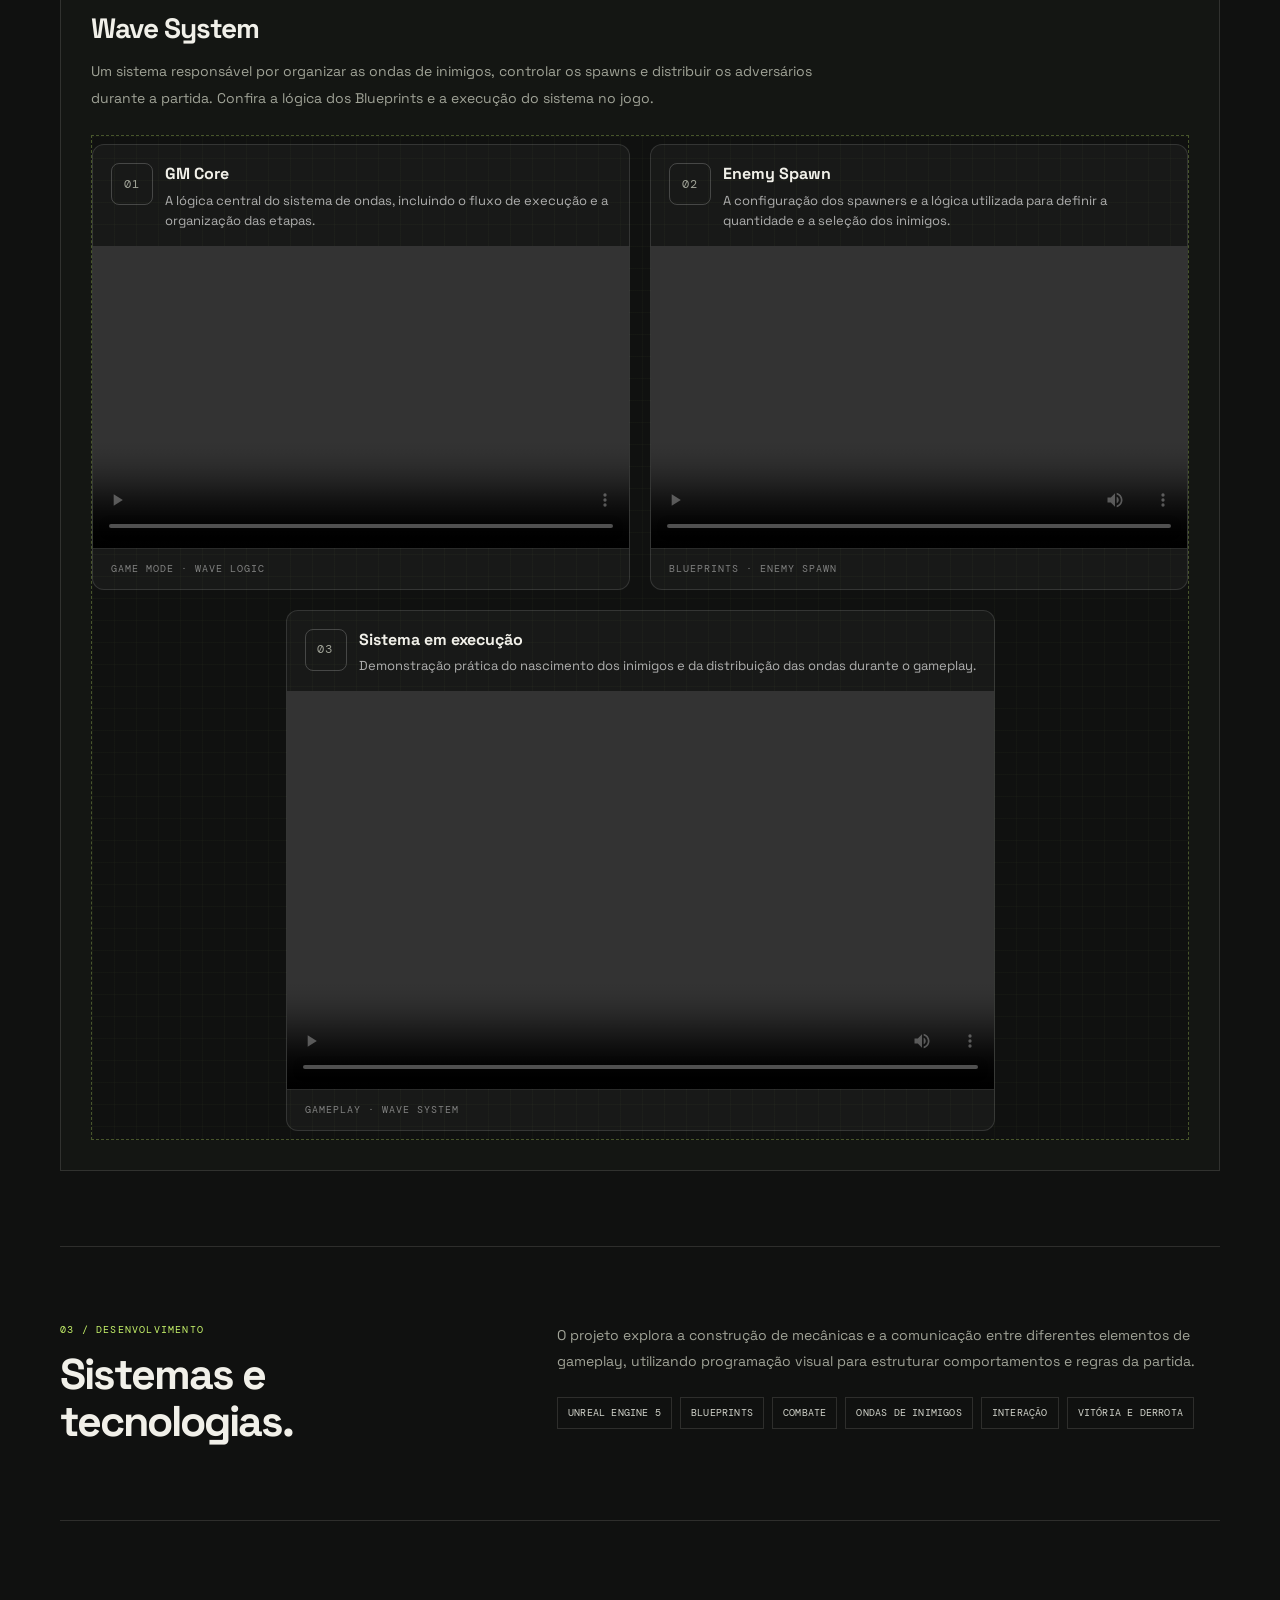
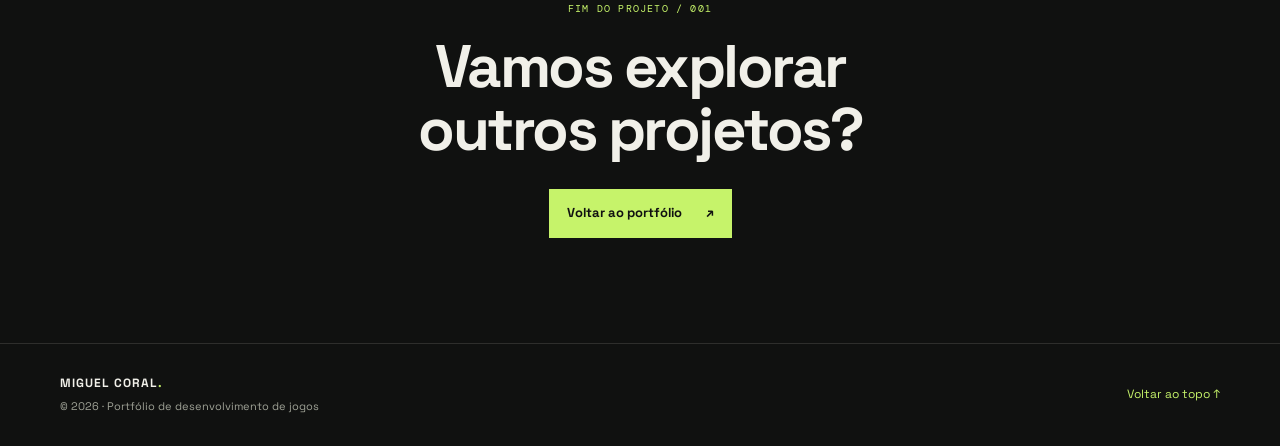
==== commit 1f93bec4: "Backup antes da reorganização do portfólio" ====
--- a/pirata.html
+++ b/pirata.html
@@ -1,4 +1,3 @@
-
 <!DOCTYPE html>
 <html lang="pt-BR">
 
@@ -52,10 +51,7 @@
 
                 <div class="detail-hero-image">
 
-                    <img
-                        src="assets/pirate/images/navio.png"
-                        alt="Navio presente no jogo Pirata"
-                    >
+                    <img src="assets/pirate/images/navio.png" alt="Navio presente no jogo Pirata">
 
                     <div class="detail-image-gradient"></div>
 
@@ -144,16 +140,8 @@
 
                 <div class="video-frame">
 
-                    <video
-                        controls
-                        preload="metadata"
-                        playsinline
-                        poster="assets/pirate/images/pirate.png"
-                    >
-                        <source
-                            src="assets/pirate/videos/pirateVideo.mp4"
-                            type="video/mp4"
-                        >
+                    <video controls preload="metadata" playsinline poster="assets/pirate/images/pirate.png">
+                        <source src="assets/pirate/videos/pirateVideo.mp4" type="video/mp4">
 
                         Seu navegador não suporta a reprodução de vídeo.
                     </video>
@@ -189,19 +177,11 @@
 
                     <!-- PERSONAGEM -->
 
-                    <button
-                        class="element-card is-active"
-                        type="button"
-                        data-title="Personagem"
-                        data-description="Personagem controlado pelo jogador durante a experiência. Futuramente, este espaço poderá mostrar um GIF do personagem em ação."
-                    >
-
-                        <span class="element-image">
-                            <img
-                                src="assets/pirate/images/pirate.png"
-                                alt="Personagem do jogo"
-                                loading="lazy"
-                            >
+                    <button class="element-card is-active" type="button" data-title="Personagem"
+                        data-description="Personagem controlado pelo jogador durante a experiência. Futuramente, este espaço poderá mostrar um GIF do personagem em ação.">
+
+                        <span class="element-image">
+                            <img src="assets/pirate/images/pirate.png" alt="Personagem do jogo" loading="lazy">
 
                             <span class="element-number mono">01</span>
                             <span class="element-play" aria-hidden="true">↗</span>
@@ -214,19 +194,11 @@
 
                     <!-- INIMIGOS -->
 
-                    <button
-                        class="element-card"
-                        type="button"
-                        data-title="Inimigos"
-                        data-description="Sistema de inimigos com comportamentos de combate e interação com os elementos do jogo. Um futuro GIF poderá demonstrar os inimigos durante a partida."
-                    >
-
-                        <span class="element-image">
-                            <img
-                                src="assets/pirate/images/inimigo.png"
-                                alt="Inimigo do jogo"
-                                loading="lazy"
-                            >
+                    <button class="element-card" type="button" data-title="Inimigos"
+                        data-description="Sistema de inimigos com comportamentos de combate e interação com os elementos do jogo. Um futuro GIF poderá demonstrar os inimigos durante a partida.">
+
+                        <span class="element-image">
+                            <img src="assets/pirate/images/inimigo.png" alt="Inimigo do jogo" loading="lazy">
 
                             <span class="element-number mono">02</span>
                             <span class="element-play" aria-hidden="true">↗</span>
@@ -239,19 +211,12 @@
 
                     <!-- CENÁRIO -->
 
-                    <button
-                        class="element-card"
-                        type="button"
-                        data-title="Cenário"
-                        data-description="Os ambientes ajudam a construir a atmosfera e a identidade visual do jogo. Esta imagem é provisória e poderá ser substituída por uma captura do cenário."
-                    >
-
-                        <span class="element-image">
-                            <img
-                                src="assets/pirate/images/fogo.png"
-                                alt="Elemento visual provisório do jogo"
-                                loading="lazy"
-                            >
+                    <button class="element-card" type="button" data-title="Cenário"
+                        data-description="Os ambientes ajudam a construir a atmosfera e a identidade visual do jogo. Esta imagem é provisória e poderá ser substituída por uma captura do cenário.">
+
+                        <span class="element-image">
+                            <img src="assets/pirate/images/fogo.png" alt="Elemento visual provisório do jogo"
+                                loading="lazy">
 
                             <span class="element-number mono">03</span>
                             <span class="element-play" aria-hidden="true">↗</span>
@@ -264,19 +229,11 @@
 
                     <!-- OBJETOS -->
 
-                    <button
-                        class="element-card"
-                        type="button"
-                        data-title="Objetos"
-                        data-description="Objetos que fazem parte do ambiente do jogo e podem ser utilizados para demonstrar as interações implementadas. A imagem atual é provisória."
-                    >
-
-                        <span class="element-image">
-                            <img
-                                src="assets/pirate/images/garrafa.png"
-                                alt="Objeto presente no jogo"
-                                loading="lazy"
-                            >
+                    <button class="element-card" type="button" data-title="Objetos"
+                        data-description="Objetos que fazem parte do ambiente do jogo e podem ser utilizados para demonstrar as interações implementadas. A imagem atual é provisória.">
+
+                        <span class="element-image">
+                            <img src="assets/pirate/images/garrafa.png" alt="Objeto presente no jogo" loading="lazy">
 
                             <span class="element-number mono">04</span>
                             <span class="element-play" aria-hidden="true">↗</span>
@@ -289,19 +246,12 @@
 
                     <!-- MENU DO JOGO -->
 
-                    <button
-                        class="element-card"
-                        type="button"
-                        data-title="Menu do jogo"
-                        data-description="O menu apresenta uma cena animada do próprio jogo ao fundo enquanto o jogador navega pelas opções. Futuramente, este espaço poderá exibir um GIF dessa apresentação."
-                    >
-
-                        <span class="element-image">
-                            <img
-                                src="assets/pirate/images/navio.png"
-                                alt="Imagem provisória para o menu do jogo"
-                                loading="lazy"
-                            >
+                    <button class="element-card" type="button" data-title="Menu do jogo"
+                        data-description="O menu apresenta uma cena animada do próprio jogo ao fundo enquanto o jogador navega pelas opções. Futuramente, este espaço poderá exibir um GIF dessa apresentação.">
+
+                        <span class="element-image">
+                            <img src="assets/pirate/images/navio.png" alt="Imagem provisória para o menu do jogo"
+                                loading="lazy">
 
                             <span class="element-number mono">05</span>
                             <span class="element-play" aria-hidden="true">↗</span>
@@ -314,19 +264,12 @@
 
                     <!-- LOJA E BARRIL EXPLOSIVO -->
 
-                    <button
-                        class="element-card"
-                        type="button"
-                        data-title="Loja e barril explosivo"
-                        data-description="A loja permite utilizar as moedas do jogo para adquirir itens. Entre eles está o barril explosivo. Futuramente, um GIF poderá demonstrar o barril em movimento e sua utilização."
-                    >
-
-                        <span class="element-image">
-                            <img
-                                src="assets/pirate/images/garrafa.png"
-                                alt="Imagem provisória para a loja do jogo"
-                                loading="lazy"
-                            >
+                    <button class="element-card" type="button" data-title="Loja e barril explosivo"
+                        data-description="A loja permite utilizar as moedas do jogo para adquirir itens. Entre eles está o barril explosivo. Futuramente, um GIF poderá demonstrar o barril em movimento e sua utilização.">
+
+                        <span class="element-image">
+                            <img src="assets/pirate/images/garrafa.png" alt="Imagem provisória para a loja do jogo"
+                                loading="lazy">
 
                             <span class="element-number mono">06</span>
                             <span class="element-play" aria-hidden="true">↗</span>
@@ -339,19 +282,12 @@
 
                     <!-- SISTEMA DE BUOYANCY -->
 
-                    <button
-                        class="element-card"
-                        type="button"
-                        data-title="Sistema de buoyancy"
-                        data-description="O sistema de buoyancy permite que o navio flutue sobre a água. A demonstração planejada mostrará um barril sendo empurrado para a água, destacando a interação física com o ambiente."
-                    >
-
-                        <span class="element-image">
-                            <img
-                                src="assets/pirate/images/navio.png"
-                                alt="Imagem provisória para o sistema de buoyancy"
-                                loading="lazy"
-                            >
+                    <button class="element-card" type="button" data-title="Sistema de buoyancy"
+                        data-description="O sistema de buoyancy permite que o navio flutue sobre a água. A demonstração planejada mostrará um barril sendo empurrado para a água, destacando a interação física com o ambiente.">
+
+                        <span class="element-image">
+                            <img src="assets/pirate/images/navio.png" alt="Imagem provisória para o sistema de buoyancy"
+                                loading="lazy">
 
                             <span class="element-number mono">07</span>
                             <span class="element-play" aria-hidden="true">↗</span>
@@ -366,11 +302,7 @@
 
                 <!-- DESCRIÇÃO DO ELEMENTO SELECIONADO -->
 
-                <div
-                    class="element-detail"
-                    id="element-detail"
-                    aria-live="polite"
-                >
+                <div class="element-detail" id="element-detail" aria-live="polite">
 
                     <div class="element-detail-heading">
 
@@ -378,10 +310,7 @@
                             DETALHES DO ELEMENTO
                         </span>
 
-                        <span
-                            class="element-detail-index mono"
-                            id="element-detail-index"
-                        >
+                        <span class="element-detail-index mono" id="element-detail-index">
                             01 / 07
                         </span>
 
@@ -395,10 +324,7 @@
                         personagem em ação.
                     </p>
 
-                    <div
-                        class="element-detail-media"
-                        id="element-detail-media"
-                    >
+                    <div class="element-detail-media" id="element-detail-media">
                         <span class="mono">ANIMAÇÃO / GIF EM BREVE</span>
                     </div>
 
@@ -477,7 +403,10 @@
 
     </footer>
 
+    <script src="wave-system.js" defer></script>
     <script src="pirata.js" defer></script>
+    
 
 </body>
-</html>
+
+</html>
